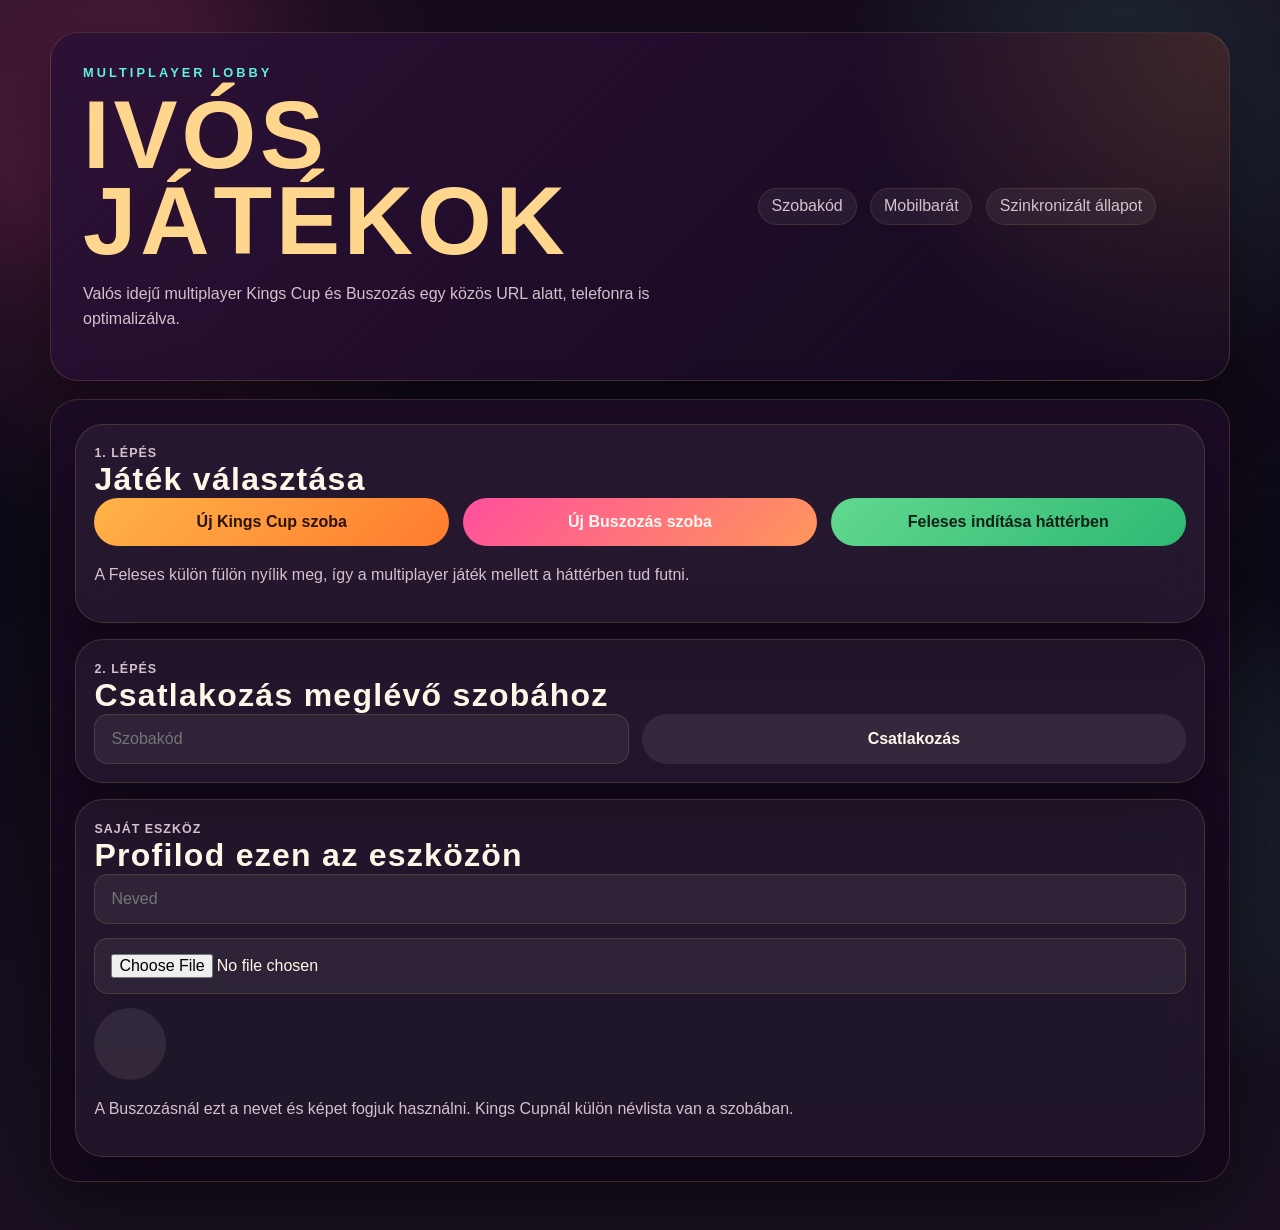
==== index.html @ b77c084c "Add files via upload" ====
<!DOCTYPE html>
<html lang="hu">
<head>
  <meta charset="UTF-8">
  <meta name="viewport" content="width=device-width, initial-scale=1.0">
  <title>Ivós Játékok Multiplayer</title>
  <link rel="stylesheet" href="app.css">
</head>
<body>
  <div class="ambient ambient-left"></div>
  <div class="ambient ambient-right"></div>

  <main class="app-shell">
    <section class="hero-card">
      <div>
        <p class="eyebrow">Multiplayer lobby</p>
        <h1>IVÓS JÁTÉKOK</h1>
        <p class="lead">Valós idejű multiplayer Kings Cup és Buszozás egy közös URL alatt, telefonra is optimalizálva.</p>
      </div>
      <div class="hero-illustration">
        <div class="hero-badges">
          <span class="hero-chip">Szobakód</span>
          <span class="hero-chip">Mobilbarát</span>
          <span class="hero-chip">Szinkronizált állapot</span>
        </div>
      </div>
    </section>

    <section class="panel" id="appRoot">
      <div class="screen" id="lobbyScreen">
        <div class="card">
          <span class="mini-label">1. lépés</span>
          <h2>Játék választása</h2>
          <div class="choice-grid">
            <button class="primary" data-create-room="kings">Új Kings Cup szoba</button>
            <button class="accent" data-create-room="bus">Új Buszozás szoba</button>
            <button class="good" id="openFelesesBtn">Feleses indítása háttérben</button>
          </div>
          <p class="helper">A Feleses külön fülön nyílik meg, így a multiplayer játék mellett a háttérben tud futni.</p>
        </div>

        <div class="card">
          <span class="mini-label">2. lépés</span>
          <h2>Csatlakozás meglévő szobához</h2>
          <div class="join-row">
            <input id="joinCodeInput" type="text" maxlength="6" placeholder="Szobakód">
            <button id="joinRoomBtn" class="secondary">Csatlakozás</button>
          </div>
        </div>

        <div class="card hidden" id="resumeRoomCard">
          <span class="mini-label">Aktív játék</span>
          <h2>Van futó szobád</h2>
          <p class="helper" id="resumeRoomText">A szoba progressze megmaradt.</p>
          <button id="resumeRoomBtn" class="primary">Vissza a szobába</button>
        </div>

        <div class="card">
          <span class="mini-label">Saját eszköz</span>
          <h2>Profilod ezen az eszközön</h2>
          <div class="profile-form">
            <input id="deviceNameInput" type="text" placeholder="Neved">
            <input id="deviceAvatarInput" type="file" accept="image/*">
            <div id="deviceAvatarPreview" class="avatar-preview"></div>
          </div>
          <p class="helper">A Buszozásnál ezt a nevet és képet fogjuk használni. Kings Cupnál külön névlista van a szobában.</p>
        </div>
      </div>

      <div class="screen hidden" id="roomScreen">
        <div class="room-topbar">
          <div>
            <span class="mini-label">Aktív szoba</span>
            <h2 id="roomTitle">Szoba</h2>
            <p class="helper" id="roomStatusText">Állapot</p>
          </div>
          <div class="room-topbar-actions">
            <button id="backToMenuBtn" class="secondary">Vissza a menübe</button>
            <button id="openFelesesRoomBtn" class="good">Feleses háttérben</button>
            <div class="room-code-box">
              <span class="mini-label">Szobakód</span>
              <strong id="roomCodeText">------</strong>
            </div>
          </div>
        </div>

        <div id="roomContent"></div>
      </div>
    </section>
  </main>

  <div class="modal-backdrop hidden" id="modalRoot">
    <div class="modal-card">
      <span class="mini-label" id="modalEyebrow">Üzenet</span>
      <h3 id="modalTitle">Cím</h3>
      <p class="helper" id="modalText">Szöveg</p>
      <div class="modal-actions">
        <button id="modalCancelBtn" class="secondary hidden">Mégse</button>
        <button id="modalConfirmBtn" class="primary">Rendben</button>
      </div>
    </div>
  </div>

  <script src="app.js"></script>
</body>
</html>
---- app.css ----
:root {
  --text: #fff6e8;
  --muted: #d4c1cc;
  --line: rgba(255, 200, 120, 0.16);
  --amber: #ffb347;
  --amber-strong: #ff7b2f;
  --pink: #ff4f9d;
  --teal: #5cf2df;
  --good: #67e39d;
  --bg-soft: rgba(255,255,255,0.05);
  --shadow: 0 28px 60px rgba(0, 0, 0, 0.4);
  --radius-xl: 28px;
  --radius-lg: 20px;
  --radius-md: 14px;
}

*,
*::before,
*::after {
  box-sizing: border-box;
}

body {
  margin: 0;
  min-height: 100vh;
  font-family: Arial, sans-serif;
  color: var(--text);
  background:
    radial-gradient(circle at 12% 16%, rgba(255, 79, 157, 0.18), transparent 22%),
    radial-gradient(circle at 88% 8%, rgba(92, 242, 223, 0.14), transparent 18%),
    linear-gradient(180deg, #160c1c 0%, #0e0a17 48%, #1a1020 100%);
}

.ambient {
  position: fixed;
  width: 30vw;
  height: 30vw;
  border-radius: 50%;
  filter: blur(56px);
  opacity: 0.28;
  pointer-events: none;
}

.ambient-left {
  top: -10vw;
  left: -10vw;
  background: rgba(255, 79, 157, 0.44);
}

.ambient-right {
  right: -10vw;
  bottom: -10vw;
  background: rgba(92, 242, 223, 0.24);
}

.app-shell {
  position: relative;
  width: min(1180px, calc(100vw - 2rem));
  margin: 0 auto;
  padding: 2rem 0 3rem;
}

.hero-card,
.panel,
.card,
.tile,
.player-chip,
.player-card,
.rule-card,
.question-card,
.pyramid-card,
.bus-card,
.modal-card {
  border: 1px solid var(--line);
  border-radius: var(--radius-xl);
  backdrop-filter: blur(18px);
  box-shadow: var(--shadow);
  overflow: hidden;
}

.hero-card {
  display: grid;
  grid-template-columns: minmax(0, 1.2fr) minmax(240px, 0.8fr);
  gap: 1rem;
  align-items: center;
  padding: 2rem;
  background:
    radial-gradient(circle at top right, rgba(255,179,71,0.16), transparent 30%),
    linear-gradient(135deg, rgba(44,17,54,0.95), rgba(20,10,31,0.96));
}

.panel {
  margin-top: 1.1rem;
  padding: 1.5rem;
  background:
    linear-gradient(180deg, rgba(27,11,37,0.96), rgba(20,9,29,0.94)),
    rgba(33,16,42,0.82);
}

.eyebrow,
.mini-label {
  margin: 0 0 0.75rem;
  color: var(--teal);
  font-size: 0.8rem;
  font-weight: 800;
  text-transform: uppercase;
  letter-spacing: 0.24em;
}

.mini-label {
  color: var(--muted);
  font-size: 0.78rem;
  letter-spacing: 0.08em;
  margin-bottom: 0.5rem;
}

h1,
h2,
h3,
.card-rank,
.card-suit {
  margin: 0;
  font-family: Impact, Haettenschweiler, "Arial Narrow Bold", sans-serif;
  letter-spacing: 0.04em;
}

h1 {
  font-size: clamp(3.2rem, 9vw, 6rem);
  line-height: 0.9;
  color: #ffd68d;
}

h2 {
  font-size: clamp(1.4rem, 3vw, 2rem);
}

.lead,
.helper,
.vote-text,
.stat-text {
  color: var(--muted);
  line-height: 1.6;
}

.hero-badges,
.choice-grid,
.join-row,
.profile-form,
.room-topbar,
.room-topbar-actions,
.player-list,
.player-grid,
.stat-row,
.action-row,
.kings-actions,
.bus-actions,
.question-actions,
.player-roster,
.observer-votes,
.modal-actions {
  display: flex;
  flex-wrap: wrap;
  gap: 0.85rem;
}

.hero-chip,
.pill,
.vote-pill,
.stack-badge,
.room-code-box {
  padding: 0.55rem 0.8rem;
  border-radius: 999px;
  background: rgba(255,255,255,0.06);
  border: 1px solid rgba(255,179,71,0.12);
  color: var(--muted);
}

.screen {
  display: flex;
  flex-direction: column;
  gap: 1rem;
}

.card,
.tile,
.question-card,
.rule-card,
.bus-card,
.pyramid-card {
  padding: 1.15rem;
  background: var(--bg-soft);
}

.choice-grid > *,
.join-row > *,
.kings-actions > *,
.question-actions > *,
.bus-actions > *,
.modal-actions > * {
  flex: 1 1 0;
}

.choice-grid {
  display: grid;
  grid-template-columns: repeat(3, minmax(0, 1fr));
  align-items: stretch;
}

.room-topbar {
  align-items: flex-start;
  justify-content: space-between;
}

.room-topbar-actions {
  align-items: center;
  justify-content: flex-end;
}

.profile-form {
  align-items: center;
}

.profile-form input[type="text"] {
  min-width: 180px;
}

.profile-form input[type="file"] {
  min-width: 220px;
}

input,
select,
textarea,
button {
  font: inherit;
}

input,
select {
  width: 100%;
  border: 1px solid rgba(255, 179, 71, 0.16);
  border-radius: var(--radius-md);
  padding: 0.95rem 1rem;
  background: rgba(255,255,255,0.06);
  color: var(--text);
  outline: none;
}

select option {
  color: #111;
}

button {
  appearance: none;
  border: 0;
  border-radius: 999px;
  padding: 0.95rem 1.35rem;
  font-weight: 800;
  cursor: pointer;
  transition: transform 0.15s ease, opacity 0.15s ease, filter 0.15s ease;
}

button:hover:not(:disabled) {
  transform: translateY(-1px);
  filter: brightness(1.06);
}

button:disabled {
  opacity: 0.45;
  cursor: not-allowed;
}

.primary {
  background: linear-gradient(135deg, var(--amber), var(--amber-strong));
  color: #2b1307;
}

.secondary {
  background: rgba(255,255,255,0.08);
  color: var(--text);
}

.accent {
  background: linear-gradient(135deg, var(--pink), #ff965a);
  color: #fff8f5;
}

.good {
  background: linear-gradient(135deg, #62d88f, #2eb973);
  color: #102117;
}

.danger {
  background: linear-gradient(135deg, #ff7e7e, #d94a4a);
  color: #fff8f5;
}

.hidden {
  display: none !important;
}

.avatar-preview,
.avatar-small,
.avatar-medium {
  border-radius: 50%;
  background: rgba(255,255,255,0.08);
  background-size: cover;
  background-position: center;
  flex-shrink: 0;
}

.avatar-preview {
  width: 72px;
  height: 72px;
}

.avatar-small {
  width: 36px;
  height: 36px;
}

.avatar-medium {
  width: 52px;
  height: 52px;
}

.player-chip,
.player-card {
  background: rgba(255,255,255,0.05);
  padding: 0.9rem;
}

.player-chip {
  display: flex;
  align-items: center;
  gap: 0.75rem;
  min-width: 170px;
}

.player-chip.ready {
  border-color: rgba(103, 227, 157, 0.5);
}

.player-chip.bus-rider {
  border-color: rgba(255, 79, 157, 0.5);
}

.player-chip.current-turn {
  border-color: rgba(255, 179, 71, 0.45);
}

.player-grid {
  display: grid;
  grid-template-columns: repeat(auto-fit, minmax(220px, 1fr));
}

.player-card {
  display: flex;
  flex-direction: column;
  gap: 0.85rem;
}

.player-card-top {
  display: flex;
  align-items: center;
  gap: 0.75rem;
}

.stat-row {
  gap: 0.55rem;
}

.pill,
.vote-pill,
.stack-badge {
  font-size: 0.88rem;
}

.kings-layout,
.bus-layout {
  display: grid;
  gap: 1rem;
  grid-template-columns: minmax(280px, 0.9fr) minmax(0, 1.1fr);
  align-items: start;
}

.playing-card,
.mini-card,
.hand-card {
  position: relative;
  border-radius: 22px;
  border: 2px solid rgba(255, 179, 71, 0.18);
  background: linear-gradient(180deg, rgba(255,248,239,0.98), rgba(247,234,217,0.96));
  color: #1f1f22;
  box-shadow: 0 18px 30px rgba(0,0,0,0.22);
}

.playing-card {
  width: min(220px, 100%);
  aspect-ratio: 5 / 7;
  display: grid;
  place-items: center;
  margin-top: 1rem;
}

.playing-card.placeholder {
  background: linear-gradient(180deg, rgba(255,255,255,0.18), rgba(255,255,255,0.08));
  color: rgba(255,246,232,0.88);
}

.playing-card::after,
.mini-card::after,
.hand-card::after {
  content: attr(data-center);
  opacity: 0.9;
}

.playing-card::after {
  font-size: clamp(3.4rem, 9vw, 5.8rem);
}

.mini-card,
.hand-card {
  width: 70px;
  height: 98px;
  display: grid;
  place-items: center;
  font-weight: 800;
  font-size: 1.1rem;
}

.hand-card {
  cursor: pointer;
}

.hand-card.playable {
  border-color: rgba(103, 227, 157, 0.9);
  box-shadow: 0 0 0 3px rgba(103, 227, 157, 0.18), 0 18px 30px rgba(0,0,0,0.22);
}

.red { color: #d63b3b; }
.black { color: #1f1f22; }

.card-rank,
.card-suit {
  position: absolute;
  left: 16px;
  line-height: 1;
}

.card-rank {
  top: 12px;
  font-size: 3rem;
}

.card-suit {
  top: 54px;
  font-size: 2rem;
}

.pyramid-grid {
  display: flex;
  flex-direction: column;
  align-items: center;
  gap: 0.8rem;
}

.pyramid-row {
  display: flex;
  justify-content: center;
  gap: 0.75rem;
  flex-wrap: wrap;
}

.pyramid-slot {
  display: flex;
  flex-direction: column;
  align-items: center;
  gap: 0.35rem;
}

.slot-badges {
  min-height: 2.1rem;
  display: flex;
  flex-direction: column;
  gap: 0.2rem;
  align-items: center;
  justify-content: flex-end;
  color: var(--muted);
}

.stack-badge {
  padding: 0.15rem 0.45rem;
}

.hands-wrap,
.vote-wrap {
  display: flex;
  flex-wrap: wrap;
  gap: 0.75rem;
}

.hand-tray {
  border: 1px solid rgba(255, 179, 71, 0.18);
}

.hand-tray .hands-wrap {
  display: grid;
  grid-template-columns: repeat(auto-fit, minmax(56px, 1fr));
  gap: 0.7rem;
}

.hand-tray .helper {
  margin: 0.2rem 0 0.7rem;
}

.card-pair {
  display: grid;
  grid-template-columns: repeat(2, minmax(0, 1fr));
  gap: 1rem;
  align-items: start;
}

.card-slot {
  min-width: 0;
}

.card-slot .playing-card {
  width: 100%;
  max-width: 220px;
}

.action-row {
  display: flex;
  flex-wrap: wrap;
  gap: 0.75rem;
}

.action-row > * {
  flex: 1 1 0;
}

.distribution-list {
  display: grid;
  gap: 0.7rem;
  margin-top: 0.9rem;
}

.distribution-row {
  display: grid;
  grid-template-columns: minmax(0, 1fr) 88px;
  gap: 0.75rem;
  align-items: center;
}

.distribution-row span {
  font-weight: 700;
}

.highlight-box {
  padding: 1rem 1.1rem;
  border-radius: 16px;
  border: 1px solid rgba(103, 227, 157, 0.4);
  background: linear-gradient(135deg, rgba(103,227,157,0.12), rgba(255,179,71,0.08));
  color: #effff5;
  font-weight: 700;
}

.modal-backdrop {
  position: fixed;
  inset: 0;
  display: flex;
  align-items: center;
  justify-content: center;
  padding: 1rem;
  background: rgba(8, 7, 13, 0.72);
  z-index: 50;
}

.modal-card {
  width: min(480px, 100%);
  padding: 1.4rem;
  background:
    linear-gradient(180deg, rgba(27,11,37,0.98), rgba(20,9,29,0.98)),
    rgba(33,16,42,0.9);
}

@media (max-width: 940px) {
  .hero-card,
  .kings-layout,
  .bus-layout,
  .card-pair {
    grid-template-columns: 1fr;
  }

  .choice-grid {
    grid-template-columns: 1fr;
  }

  .hero-illustration {
    justify-self: center;
  }
}

@media (max-width: 768px) {
  body {
    padding-bottom: 8.5rem;
  }

  .app-shell {
    width: min(100vw - 1rem, 1180px);
    padding-top: 0.75rem;
  }

  .hero-card,
  .panel,
  .card,
  .tile,
  .player-chip,
  .player-card,
  .rule-card,
  .question-card,
  .pyramid-card,
  .bus-card {
    padding: 1rem;
  }

  .choice-grid,
  .join-row,
  .room-topbar,
  .room-topbar-actions,
  .kings-actions,
  .question-actions,
  .bus-actions,
  .modal-actions,
  .profile-form,
  .action-row,
  .distribution-row {
    flex-direction: column;
  }

  button,
  .choice-grid > *,
  .join-row > *,
  .modal-actions > *,
  .action-row > * {
    width: 100%;
  }

  .profile-form input[type="text"],
  .profile-form input[type="file"] {
    min-width: 0;
  }

  .distribution-row {
    grid-template-columns: 1fr;
  }

  .bus-layout.pyramid-stage {
    grid-template-columns: 1fr;
    gap: 0.75rem;
  }

  .bus-layout.pyramid-stage > .card {
    min-height: 0;
  }

  .bus-layout.pyramid-stage > .card:first-child {
    padding: 0.85rem;
  }

  .bus-layout.pyramid-stage > .card:first-child .profile-form,
  .bus-layout.pyramid-stage > .card:first-child > button {
    display: none;
  }

  .bus-layout.pyramid-stage > .card:first-child .helper {
    margin: 0.25rem 0 0.5rem;
    line-height: 1.35;
  }

  .bus-layout.pyramid-stage > .card:first-child .player-grid {
    grid-template-columns: repeat(2, minmax(0, 1fr));
    gap: 0.5rem;
  }

  .bus-layout.pyramid-stage > .card:first-child .player-chip {
    min-width: 0;
    padding: 0.65rem;
    gap: 0.5rem;
  }

  .bus-layout.pyramid-stage > .card:first-child .avatar-medium {
    width: 40px;
    height: 40px;
  }

  .bus-layout.pyramid-stage > .card:last-child {
    padding-bottom: 8.9rem;
  }

  .pyramid-card {
    overflow: visible;
  }

  .pyramid-card > .mini-label,
  .pyramid-card h2,
  .pyramid-card > .helper {
    text-align: center;
  }

  .pyramid-card .pyramid-grid {
    gap: 0.25rem;
  }

  .pyramid-card .pyramid-grid > .pyramid-grid {
    gap: 0.18rem;
  }

  .pyramid-row {
    gap: 0.3rem;
    flex-wrap: nowrap;
  }

  .mini-card {
    width: 48px;
    height: 68px;
    border-radius: 14px;
    font-size: 0.88rem;
  }

  .slot-badges {
    min-height: 1rem;
  }

  .hand-tray {
    position: fixed;
    left: 0.75rem;
    right: 0.75rem;
    bottom: max(0.75rem, env(safe-area-inset-bottom));
    z-index: 30;
    padding: 0.55rem;
    border-radius: 999px;
    background:
      linear-gradient(180deg, rgba(37, 18, 45, 0.95), rgba(20, 9, 29, 0.94)),
      rgba(33,16,42,0.92);
    border: 1px solid rgba(255, 179, 71, 0.22);
    box-shadow: 0 18px 44px rgba(0, 0, 0, 0.32);
    backdrop-filter: blur(18px);
  }

  .hand-tray::before {
    display: none;
  }

  .hand-tray .mini-label,
  .hand-tray .helper {
    display: none;
  }

  .hand-tray .hands-wrap {
    display: grid;
    grid-auto-flow: column;
    grid-auto-columns: minmax(56px, 1fr);
    gap: 0.45rem;
    overflow-x: auto;
    padding: 0;
    scrollbar-width: none;
    -ms-overflow-style: none;
  }

  .hand-tray .hands-wrap::-webkit-scrollbar {
    display: none;
  }

  .hand-tray .hand-card {
    width: 56px;
    height: 72px;
    flex: 0 0 auto;
    border-radius: 18px;
    border-width: 1px;
    background:
      linear-gradient(180deg, rgba(255,248,239,0.98), rgba(243,231,214,0.96));
    box-shadow: 0 10px 20px rgba(0, 0, 0, 0.16);
  }

  .hand-tray .hand-card::after {
    font-size: 0.95rem;
  }

  .pyramid-card .mini-label {
    margin-bottom: 0.15rem;
    font-size: 0.66rem;
  }

  .stack-badge {
    padding: 0.1rem 0.35rem;
    font-size: 0.74rem;
  }
}
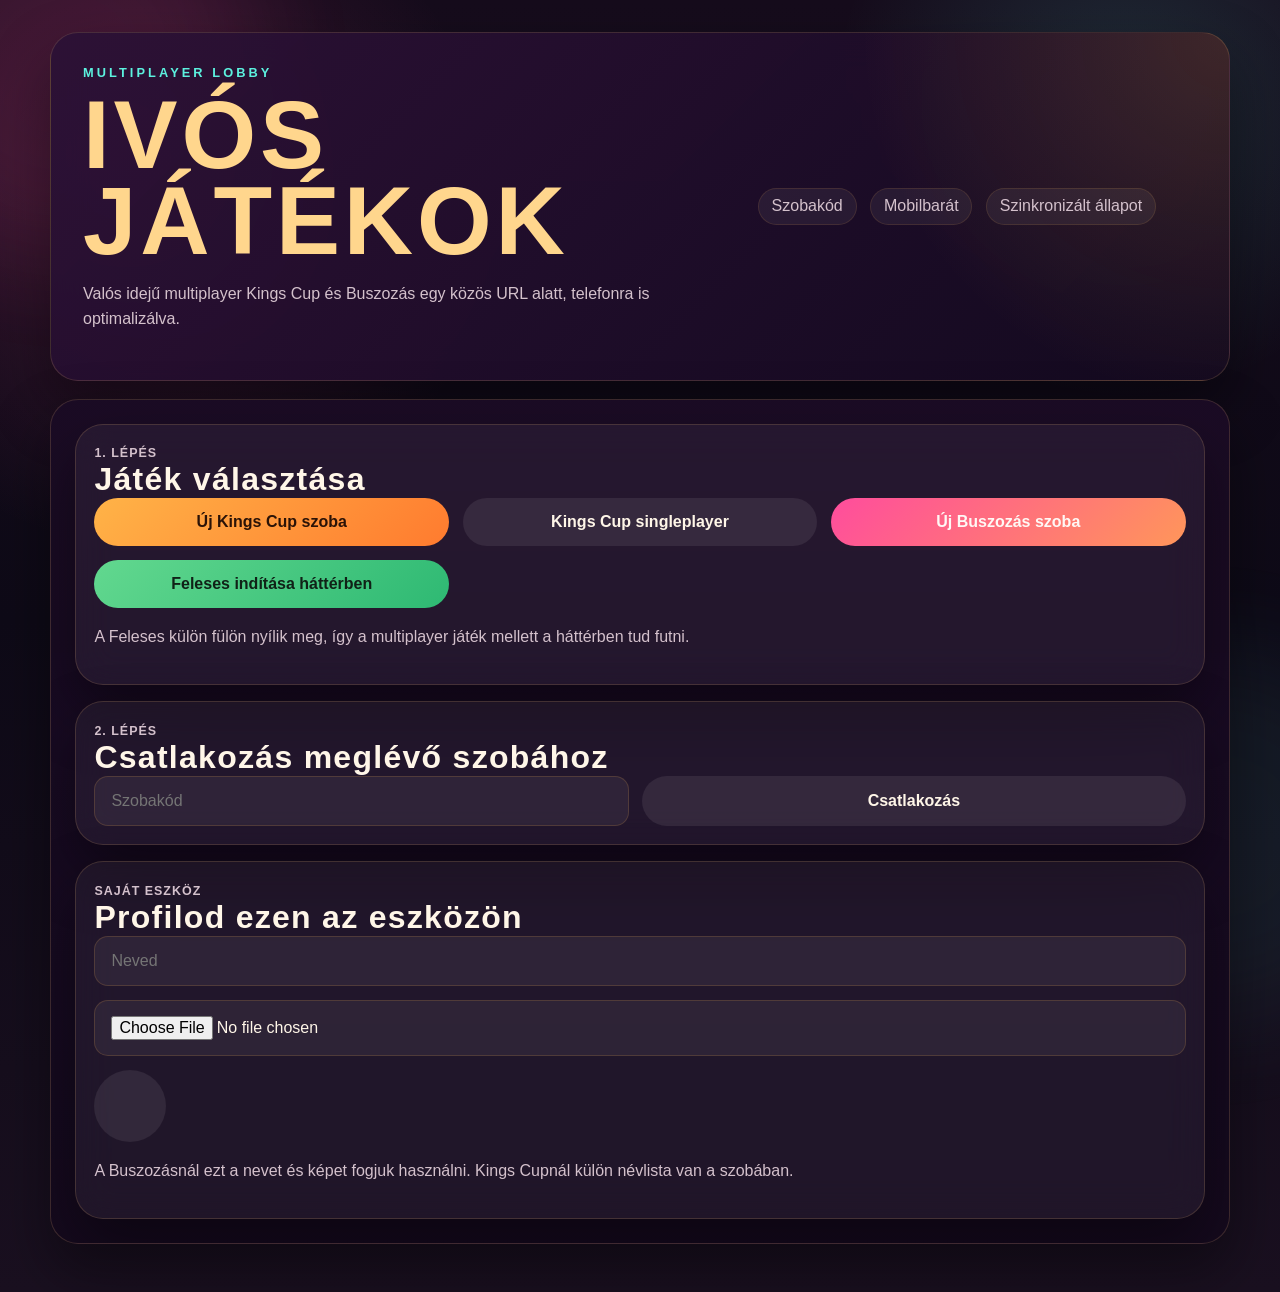
==== commit 5565f3e1: "Add singleplayer mode for Kings Cup and enhance player management - Introduced a new button for crea" ====
--- a/index.html
+++ b/index.html
@@ -33,6 +33,7 @@
           <h2>Játék választása</h2>
           <div class="choice-grid">
             <button class="primary" data-create-room="kings">Új Kings Cup szoba</button>
+            <button class="secondary" data-create-room="kings_solo">Kings Cup singleplayer</button>
             <button class="accent" data-create-room="bus">Új Buszozás szoba</button>
             <button class="good" id="openFelesesBtn">Feleses indítása háttérben</button>
           </div>
@@ -76,6 +77,7 @@
           </div>
           <div class="room-topbar-actions">
             <button id="backToMenuBtn" class="secondary">Vissza a menübe</button>
+            <button id="leaveRoomBtn" class="danger">Kilépés</button>
             <button id="openFelesesRoomBtn" class="good">Feleses háttérben</button>
             <div class="room-code-box">
               <span class="mini-label">Szobakód</span>
@@ -101,6 +103,17 @@
     </div>
   </div>
 
+  <div class="modal-backdrop hidden" id="managerRoot">
+    <div class="modal-card manager-card">
+      <span class="mini-label" id="managerEyebrow">Játékosok</span>
+      <h3 id="managerTitle">Játékoskezelés</h3>
+      <div id="managerBody"></div>
+      <div class="modal-actions">
+        <button id="managerCloseBtn" class="secondary">Bezárás</button>
+      </div>
+    </div>
+  </div>
+
   <script src="app.js"></script>
 </body>
 </html>
--- a/app.css
+++ b/app.css
@@ -4,7 +4,7 @@
   --line: rgba(255, 200, 120, 0.16);
   --amber: #ffb347;
   --amber-strong: #ff7b2f;
-  --pink: #ff4f9d;
+  --pink: hsl(333, 100%, 65%);
   --teal: #5cf2df;
   --good: #67e39d;
   --bg-soft: rgba(255,255,255,0.05);
@@ -12,6 +12,218 @@
   --radius-xl: 28px;
   --radius-lg: 20px;
   --radius-md: 14px;
+}
+
+.room-status-bar {
+  position: sticky;
+  top: 0.75rem;
+  z-index: 18;
+  display: grid;
+  grid-template-columns: repeat(3, minmax(0, 1fr));
+  gap: 0.75rem;
+  margin-bottom: 1rem;
+}
+
+.status-pill {
+  padding: 0.9rem 1rem;
+  border-radius: 20px;
+  border: 1px solid rgba(255, 179, 71, 0.16);
+  background: linear-gradient(180deg, rgba(31, 15, 40, 0.94), rgba(20, 9, 29, 0.94));
+  box-shadow: 0 18px 40px rgba(0, 0, 0, 0.2);
+  backdrop-filter: blur(16px);
+}
+
+.status-pill strong {
+  display: block;
+  font-size: 1rem;
+  line-height: 1.2;
+}
+
+.mobile-room-quickbar {
+  display: none;
+}
+
+.player-roster {
+  display: grid;
+  grid-template-columns: repeat(auto-fit, minmax(180px, 1fr));
+  gap: 0.7rem;
+}
+
+.player-chip.compact {
+  min-width: 0;
+  align-items: flex-start;
+  padding: 0.8rem;
+}
+
+.player-chip-copy {
+  min-width: 0;
+  display: grid;
+  gap: 0.2rem;
+}
+
+.player-chip-copy strong {
+  line-height: 1.2;
+}
+
+.player-chip-meta {
+  color: var(--muted);
+  font-size: 0.82rem;
+  line-height: 1.35;
+}
+
+.distribution-summary {
+  display: flex;
+  flex-wrap: wrap;
+  gap: 0.55rem;
+  margin-top: 0.85rem;
+}
+
+.distribution-row {
+  grid-template-columns: minmax(0, 1fr) auto;
+  gap: 1rem;
+  padding: 0.95rem 1rem;
+}
+
+.distribution-player {
+  display: flex;
+  align-items: center;
+  gap: 0.75rem;
+  min-width: 0;
+}
+
+.distribution-player .helper {
+  margin: 0.15rem 0 0;
+  font-size: 0.8rem;
+  line-height: 1.3;
+}
+
+.distribution-controls {
+  display: inline-grid;
+  grid-template-columns: 44px 56px 44px;
+  gap: 0.45rem;
+  align-items: center;
+}
+
+.distribution-amount {
+  display: grid;
+  place-items: center;
+  min-height: 44px;
+  border-radius: 14px;
+  border: 1px solid rgba(255, 179, 71, 0.14);
+  background: rgba(255, 255, 255, 0.08);
+  font-weight: 800;
+}
+
+.icon-button {
+  min-width: 44px;
+  min-height: 44px;
+  padding: 0.75rem;
+}
+
+@media (max-width: 768px) {
+  body {
+    padding-bottom: 7.5rem;
+  }
+
+  .room-status-bar {
+    top: 0.35rem;
+    grid-template-columns: 1fr;
+    gap: 0.5rem;
+  }
+
+  .status-pill {
+    padding: 0.75rem 0.85rem;
+    border-radius: 16px;
+  }
+
+  .room-topbar {
+    position: sticky;
+    top: 0;
+    z-index: 19;
+    padding: 0.8rem;
+    border-radius: 20px;
+    background: linear-gradient(180deg, rgba(27, 11, 37, 0.98), rgba(20, 9, 29, 0.98));
+  }
+
+  .room-topbar-actions {
+    display: none;
+  }
+
+  .mobile-room-quickbar {
+    position: fixed;
+    left: 0.75rem;
+    right: 0.75rem;
+    bottom: max(0.75rem, env(safe-area-inset-bottom));
+    z-index: 24;
+    display: grid;
+    grid-template-columns: repeat(3, minmax(0, 1fr));
+    gap: 0.55rem;
+    padding: 0.55rem;
+    border-radius: 999px;
+    background: linear-gradient(180deg, rgba(37, 18, 45, 0.95), rgba(20, 9, 29, 0.94));
+    border: 1px solid rgba(255, 179, 71, 0.22);
+    box-shadow: 0 18px 44px rgba(0, 0, 0, 0.32);
+    backdrop-filter: blur(18px);
+  }
+
+  .mobile-room-quickbar button {
+    min-height: 46px;
+    padding: 0.85rem 0.7rem;
+    font-size: 0.88rem;
+  }
+
+  .player-roster {
+    grid-template-columns: 1fr;
+  }
+
+  .player-chip.compact {
+    padding: 0.72rem 0.78rem;
+  }
+
+  .question-card,
+  .pyramid-card,
+  .bus-card,
+  .rule-card,
+  .manager-player-card {
+    border-radius: 18px;
+  }
+
+  .distribution-row {
+    grid-template-columns: 1fr;
+    gap: 0.8rem;
+  }
+
+  .distribution-controls {
+    justify-self: stretch;
+    grid-template-columns: 1fr 68px 1fr;
+  }
+
+  .distribution-amount {
+    min-height: 46px;
+  }
+
+  .modal-backdrop {
+    align-items: flex-end;
+    padding: 0.5rem;
+  }
+
+  .modal-card,
+  .manager-card {
+    width: 100%;
+    max-width: none;
+    border-radius: 24px 24px 18px 18px;
+    padding-bottom: calc(1.2rem + env(safe-area-inset-bottom));
+  }
+
+  .bus-layout > .card:first-child,
+  .kings-layout > .card:first-child {
+    order: 2;
+  }
+
+  .bus-layout > .card:last-child,
+  .kings-layout > .card:last-child {
+    order: 1;
+  }
 }
 
 *,
@@ -551,10 +763,75 @@
   grid-template-columns: minmax(0, 1fr) 88px;
   gap: 0.75rem;
   align-items: center;
+  padding: 0.8rem 0.9rem;
+  border-radius: 18px;
+  background: rgba(255,255,255,0.06);
+  border: 1px solid rgba(255, 179, 71, 0.12);
 }
 
 .distribution-row span {
   font-weight: 700;
+}
+
+.manager-card {
+  width: min(640px, 100%);
+}
+
+.manager-stack {
+  display: grid;
+  gap: 0.9rem;
+}
+
+.manager-player-card {
+  display: grid;
+  gap: 0.75rem;
+  padding: 1rem;
+  border-radius: 20px;
+  background: rgba(255,255,255,0.06);
+  border: 1px solid rgba(255, 179, 71, 0.12);
+}
+
+.kings-cup-meter {
+  display: grid;
+  grid-template-columns: minmax(0, 1fr) 96px;
+  gap: 1rem;
+  align-items: end;
+  padding: 1rem;
+  border-radius: 24px;
+  background: linear-gradient(135deg, rgba(255,179,71,0.1), rgba(255,79,157,0.08));
+  border: 1px solid rgba(255, 179, 71, 0.16);
+}
+
+.cup-shell {
+  position: relative;
+  width: 76px;
+  height: 124px;
+  justify-self: end;
+  border-radius: 18px 18px 28px 28px;
+  border: 2px solid rgba(255, 246, 232, 0.62);
+  background: linear-gradient(180deg, rgba(255,255,255,0.1), rgba(255,255,255,0.03));
+  overflow: hidden;
+}
+
+.cup-shell::after {
+  content: "";
+  position: absolute;
+  right: -14px;
+  top: 22px;
+  width: 18px;
+  height: 42px;
+  border: 2px solid rgba(255, 246, 232, 0.52);
+  border-left: 0;
+  border-radius: 0 18px 18px 0;
+}
+
+.cup-fill {
+  position: absolute;
+  left: 0;
+  right: 0;
+  bottom: 0;
+  background: linear-gradient(180deg, rgba(255, 79, 157, 0.92), rgba(255, 179, 71, 0.88));
+  transition: height 0.35s ease;
 }
 
 .highlight-box {
@@ -734,7 +1011,7 @@
   }
 
   .hand-tray {
-    position: fixed;
+    position: fixed !important;
     left: 0.75rem;
     right: 0.75rem;
     bottom: max(0.75rem, env(safe-area-inset-bottom));
@@ -747,6 +1024,8 @@
     border: 1px solid rgba(255, 179, 71, 0.22);
     box-shadow: 0 18px 44px rgba(0, 0, 0, 0.32);
     backdrop-filter: blur(18px);
+    margin: 0 !important;
+    overflow: visible;
   }
 
   .hand-tray::before {
@@ -788,6 +1067,14 @@
     font-size: 0.95rem;
   }
 
+  .tile.hand-tray,
+  .card .hand-tray {
+    background:
+      linear-gradient(180deg, rgba(37, 18, 45, 0.95), rgba(20, 9, 29, 0.94)),
+      rgba(33,16,42,0.92) !important;
+    box-shadow: 0 18px 44px rgba(0, 0, 0, 0.32) !important;
+  }
+
   .pyramid-card .mini-label {
     margin-bottom: 0.15rem;
     font-size: 0.66rem;
@@ -798,3 +1085,24 @@
     font-size: 0.74rem;
   }
 }
+
+.player-roster {
+  display: grid;
+  grid-template-columns: repeat(auto-fit, minmax(180px, 1fr));
+  gap: 0.7rem;
+}
+
+.distribution-row {
+  display: grid;
+  grid-template-columns: minmax(0, 1fr) auto;
+}
+
+@media (max-width: 768px) {
+  .player-roster {
+    grid-template-columns: 1fr;
+  }
+
+  .distribution-row {
+    grid-template-columns: 1fr;
+  }
+}
